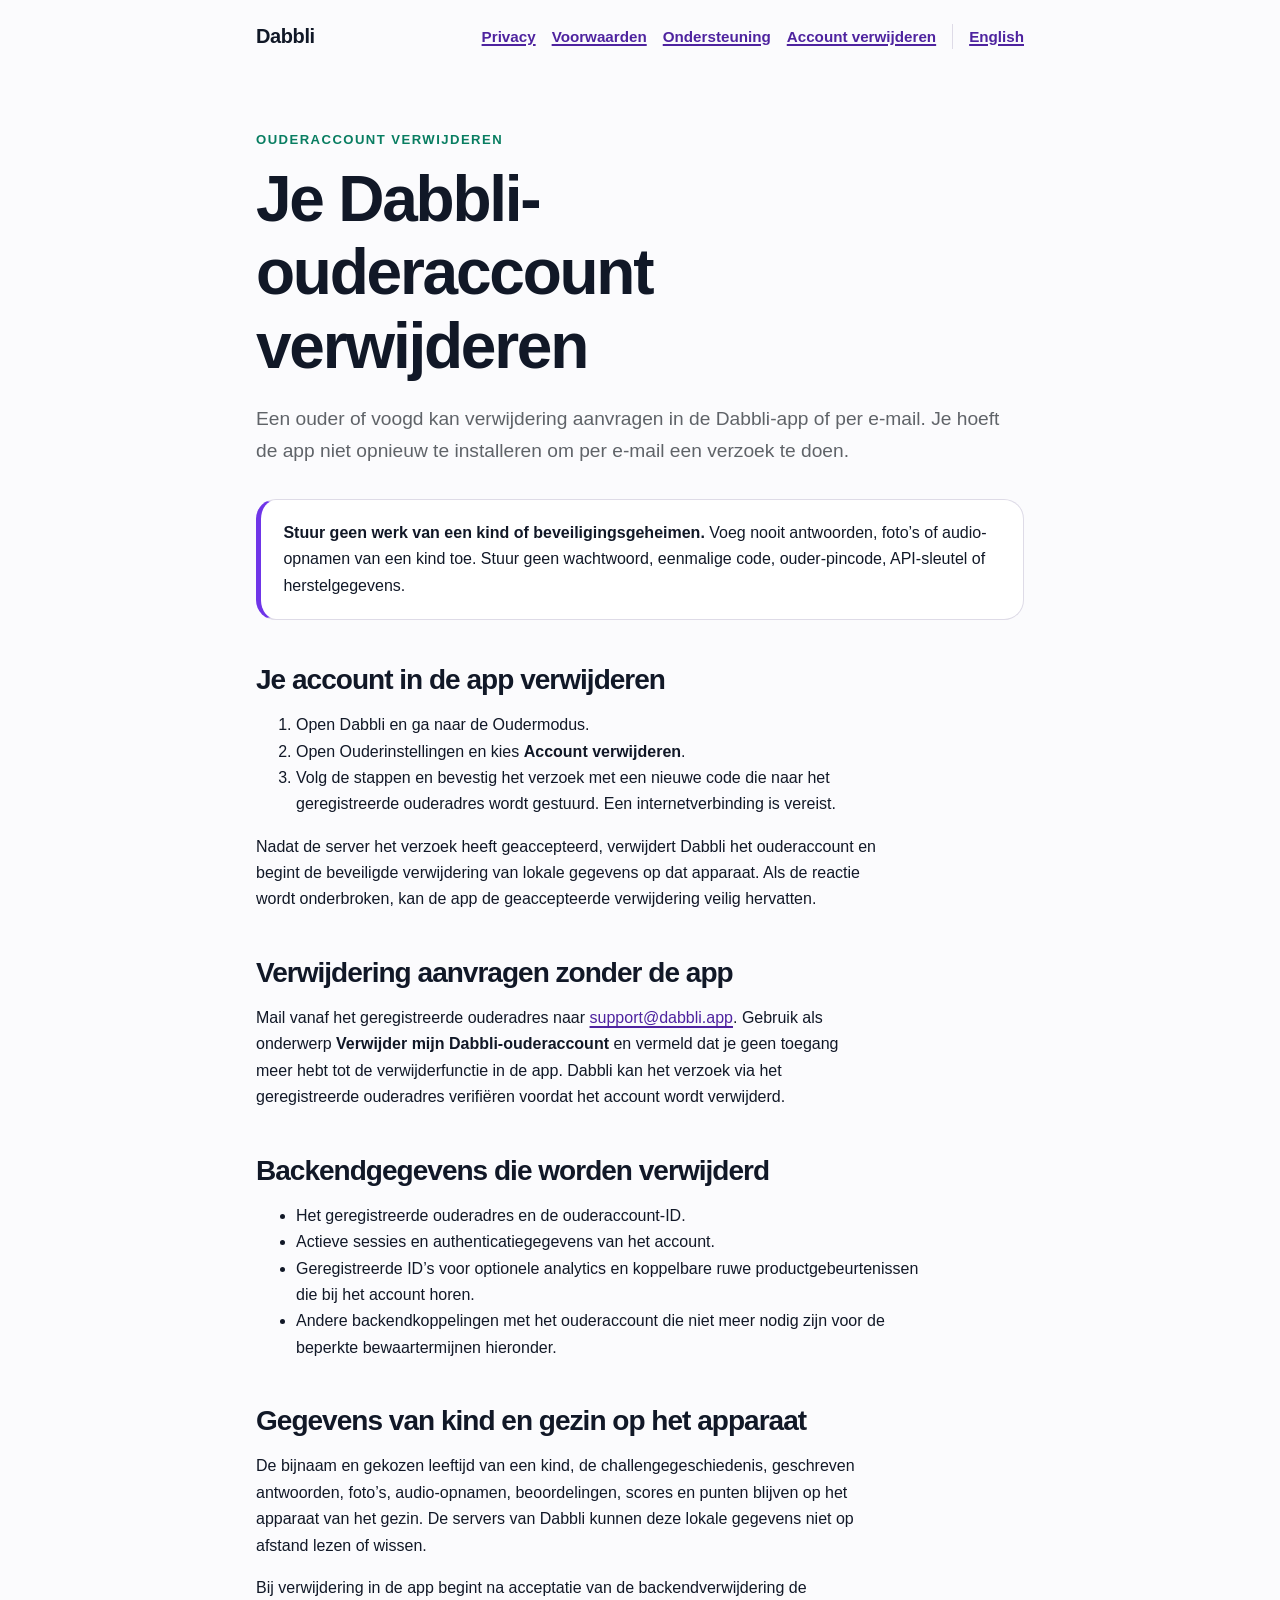
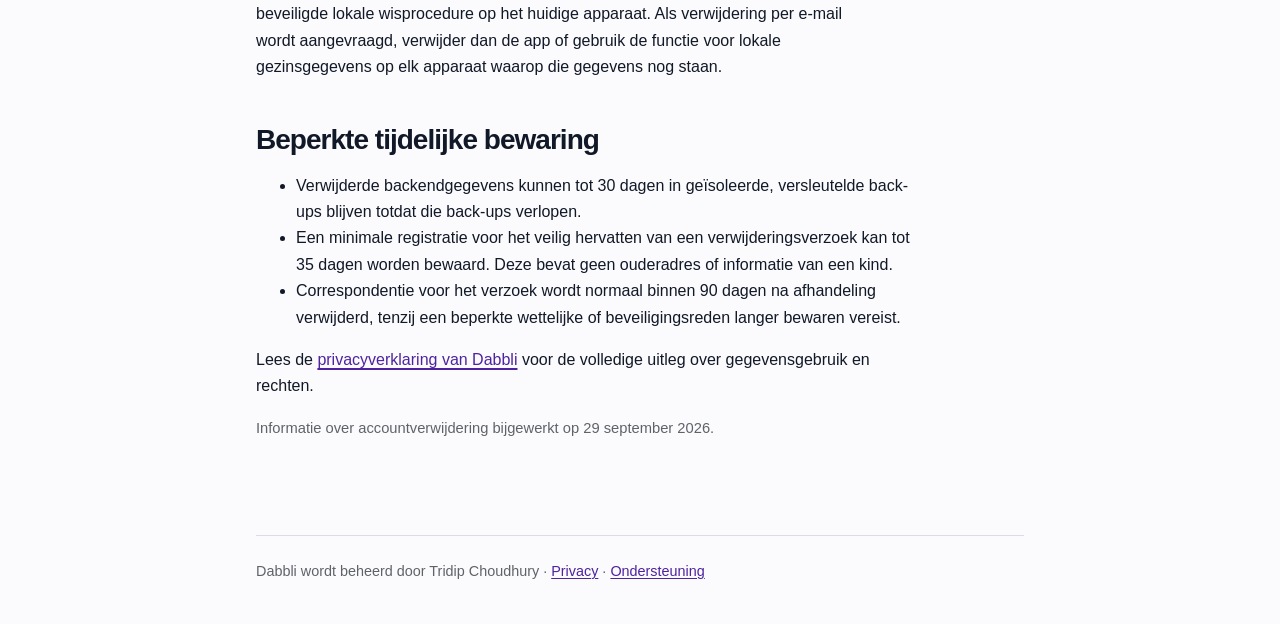
==== delete-account-nl.html @ a95bb4a0 "feat(site): add public account deletion guidance" ====
<!doctype html>
<html lang="nl">
  <head>
    <meta charset="utf-8" />
    <meta name="viewport" content="width=device-width, initial-scale=1" />
    <meta
      name="description"
      content="Verzoek om verwijdering van een Dabbli-ouderaccount en uitleg over de bijbehorende gegevens."
    />
    <title>Je account verwijderen — Dabbli</title>
    <link rel="stylesheet" href="styles.css" />
  </head>
  <body>
    <header>
      <a class="brand" href="index-nl.html">Dabbli</a>
      <nav aria-label="Hoofdnavigatie">
        <a href="privacy-nl.html">Privacy</a>
        <a href="terms-nl.html">Voorwaarden</a>
        <a href="support-nl.html">Ondersteuning</a>
        <a aria-current="page" href="delete-account-nl.html"
          >Account verwijderen</a
        >
        <a class="language" href="delete-account.html" lang="en">English</a>
      </nav>
    </header>
    <main>
      <p class="eyebrow">Ouderaccount verwijderen</p>
      <h1>Je Dabbli-ouderaccount verwijderen</h1>
      <p class="lede">
        Een ouder of voogd kan verwijdering aanvragen in de Dabbli-app of per
        e-mail. Je hoeft de app niet opnieuw te installeren om per e-mail een
        verzoek te doen.
      </p>

      <div class="notice">
        <strong>Stuur geen werk van een kind of beveiligingsgeheimen.</strong>
        Voeg nooit antwoorden, foto’s of audio-opnamen van een kind toe. Stuur
        geen wachtwoord, eenmalige code, ouder-pincode, API-sleutel of
        herstelgegevens.
      </div>

      <h2>Je account in de app verwijderen</h2>
      <ol>
        <li>Open Dabbli en ga naar de Oudermodus.</li>
        <li>
          Open Ouderinstellingen en kies <strong>Account verwijderen</strong>.
        </li>
        <li>
          Volg de stappen en bevestig het verzoek met een nieuwe code die naar
          het geregistreerde ouderadres wordt gestuurd. Een internetverbinding
          is vereist.
        </li>
      </ol>
      <p>
        Nadat de server het verzoek heeft geaccepteerd, verwijdert Dabbli het
        ouderaccount en begint de beveiligde verwijdering van lokale gegevens op
        dat apparaat. Als de reactie wordt onderbroken, kan de app de
        geaccepteerde verwijdering veilig hervatten.
      </p>

      <h2>Verwijdering aanvragen zonder de app</h2>
      <p>
        Mail vanaf het geregistreerde ouderadres naar
        <a
          href="mailto:support@dabbli.app?subject=Verwijder%20mijn%20Dabbli-ouderaccount"
          >support@dabbli.app</a
        >. Gebruik als onderwerp
        <strong>Verwijder mijn Dabbli-ouderaccount</strong> en vermeld dat je
        geen toegang meer hebt tot de verwijderfunctie in de app. Dabbli kan het
        verzoek via het geregistreerde ouderadres verifiëren voordat het account
        wordt verwijderd.
      </p>

      <h2>Backendgegevens die worden verwijderd</h2>
      <ul>
        <li>Het geregistreerde ouderadres en de ouderaccount-ID.</li>
        <li>Actieve sessies en authenticatiegegevens van het account.</li>
        <li>
          Geregistreerde ID’s voor optionele analytics en koppelbare ruwe
          productgebeurtenissen die bij het account horen.
        </li>
        <li>
          Andere backendkoppelingen met het ouderaccount die niet meer nodig
          zijn voor de beperkte bewaartermijnen hieronder.
        </li>
      </ul>

      <h2>Gegevens van kind en gezin op het apparaat</h2>
      <p>
        De bijnaam en gekozen leeftijd van een kind, de challengegeschiedenis,
        geschreven antwoorden, foto’s, audio-opnamen, beoordelingen, scores en
        punten blijven op het apparaat van het gezin. De servers van Dabbli
        kunnen deze lokale gegevens niet op afstand lezen of wissen.
      </p>
      <p>
        Bij verwijdering in de app begint na acceptatie van de
        backendverwijdering de beveiligde lokale wisprocedure op het huidige
        apparaat. Als verwijdering per e-mail wordt aangevraagd, verwijder dan de
        app of gebruik de functie voor lokale gezinsgegevens op elk apparaat
        waarop die gegevens nog staan.
      </p>

      <h2>Beperkte tijdelijke bewaring</h2>
      <ul>
        <li>
          Verwijderde backendgegevens kunnen tot 30 dagen in geïsoleerde,
          versleutelde back-ups blijven totdat die back-ups verlopen.
        </li>
        <li>
          Een minimale registratie voor het veilig hervatten van een
          verwijderingsverzoek kan tot 35 dagen worden bewaard. Deze bevat geen
          ouderadres of informatie van een kind.
        </li>
        <li>
          Correspondentie voor het verzoek wordt normaal binnen 90 dagen na
          afhandeling verwijderd, tenzij een beperkte wettelijke of
          beveiligingsreden langer bewaren vereist.
        </li>
      </ul>
      <p>
        Lees de <a href="privacy-nl.html">privacyverklaring van Dabbli</a> voor
        de volledige uitleg over gegevensgebruik en rechten.
      </p>

      <p class="meta">
        Informatie over accountverwijdering bijgewerkt op 29 september 2026.
      </p>
    </main>
    <footer>
      Dabbli wordt beheerd door Tridip Choudhury ·
      <a href="privacy-nl.html">Privacy</a> ·
      <a href="support-nl.html">Ondersteuning</a>
    </footer>
  </body>
</html>
---- styles.css ----
:root {
  color-scheme: light;
  --ink: #111827;
  --muted: #5f6368;
  --line: #dedbe7;
  --surface: #ffffff;
  --soft: #f6f3ff;
  --brand: #6f35e8;
  --brand-dark: #4e239f;
  --parent: #087d61;
}

* {
  box-sizing: border-box;
}

html {
  font-size: 100%;
}

body {
  margin: 0;
  background: #fbfbfd;
  color: var(--ink);
  font-family: -apple-system, BlinkMacSystemFont, "Segoe UI", sans-serif;
  font-size: 1rem;
  line-height: 1.65;
}

a {
  color: var(--brand-dark);
  text-decoration-thickness: 0.1em;
  text-underline-offset: 0.16em;
}

a:hover {
  color: var(--brand);
}

a:focus-visible {
  border-radius: 0.2rem;
  outline: 0.2rem solid #f3b51b;
  outline-offset: 0.2rem;
}

header,
main,
footer {
  width: min(100% - 2rem, 48rem);
  margin-inline: auto;
}

header {
  display: flex;
  align-items: center;
  justify-content: space-between;
  gap: 1rem;
  padding-block: 1.25rem;
}

.brand {
  color: var(--ink);
  font-size: 1.25rem;
  font-weight: 800;
  letter-spacing: -0.02em;
  text-decoration: none;
}

nav {
  display: flex;
  flex-wrap: wrap;
  gap: 0.75rem 1rem;
}

nav a {
  font-size: 0.95rem;
  font-weight: 650;
}

nav .language {
  border-left: 1px solid var(--line);
  padding-left: 1rem;
}

main {
  min-height: calc(100vh - 12rem);
  padding-block: 3.5rem 5rem;
}

.eyebrow {
  margin: 0 0 0.75rem;
  color: var(--parent);
  font-size: 0.82rem;
  font-weight: 800;
  letter-spacing: 0.11em;
  text-transform: uppercase;
}

h1,
h2 {
  line-height: 1.15;
  letter-spacing: -0.035em;
}

h1 {
  max-width: 15ch;
  margin: 0 0 1.25rem;
  font-size: clamp(2.2rem, 7vw, 4rem);
}

h2 {
  margin: 2.75rem 0 0.75rem;
  font-size: clamp(1.35rem, 4vw, 1.75rem);
}

p,
li {
  max-width: 70ch;
}

.lede {
  margin-bottom: 2rem;
  color: var(--muted);
  font-size: 1.2rem;
}

.notice,
.summary-card {
  border: 1px solid var(--line);
  border-radius: 1.25rem;
  background: var(--surface);
  padding: 1.25rem 1.4rem;
}

.notice {
  border-left: 0.35rem solid var(--brand);
}

.summary-grid {
  display: grid;
  grid-template-columns: repeat(auto-fit, minmax(12rem, 1fr));
  gap: 1rem;
  margin-block: 2rem;
}

.summary-card h2 {
  margin-top: 0;
  font-size: 1.2rem;
}

.meta {
  color: var(--muted);
  font-size: 0.92rem;
}

footer {
  border-top: 1px solid var(--line);
  color: var(--muted);
  padding-block: 1.5rem 2.5rem;
  font-size: 0.9rem;
}

@media (max-width: 35rem) {
  header {
    align-items: flex-start;
    flex-direction: column;
  }

  main {
    padding-top: 2.5rem;
  }

  nav .language {
    border-left: 0;
    padding-left: 0;
  }
}

@media (prefers-reduced-motion: reduce) {
  *,
  *::before,
  *::after {
    scroll-behavior: auto !important;
  }
}

/* Dabbli landing page ------------------------------------------------------ */

html {
  scroll-behavior: smooth;
}

.landing-page {
  --landing-ink: #0f172a;
  --landing-muted: #64605b;
  --landing-line: #e7e5e4;
  --landing-warm: #f7f4ef;
  --landing-green: #087d61;
  --landing-green-dark: #075f4b;
  --landing-green-soft: #e8f4ee;
  margin: 0;
  overflow-x: hidden;
  background: #fbfbfa;
  color: var(--landing-ink);
  font-family: Inter, ui-sans-serif, -apple-system, BlinkMacSystemFont,
    "Segoe UI", sans-serif;
  font-size: 1rem;
  line-height: 1.55;
}

.landing-page img {
  display: block;
  max-width: 100%;
}

.landing-page a {
  color: inherit;
  text-decoration-color: currentColor;
  text-decoration-thickness: 0.08em;
  text-underline-offset: 0.22em;
}

.landing-page a:hover {
  color: var(--landing-green);
}

.skip-link {
  position: fixed;
  z-index: 100;
  top: 0.75rem;
  left: 0.75rem;
  translate: 0 -200%;
  border-radius: 999px;
  background: var(--landing-ink);
  color: white !important;
  padding: 0.7rem 1rem;
  font-weight: 750;
  text-decoration: none;
}

.skip-link:focus {
  translate: 0;
}

.landing-page .landing-header,
.landing-page .landing-main,
.landing-page .landing-footer {
  width: 100%;
  max-width: none;
  margin: 0;
}

.landing-page .landing-header {
  min-height: 5.5rem;
  border-bottom: 1px solid var(--landing-line);
  background: rgb(251 251 250 / 94%);
  display: flex;
  align-items: center;
  justify-content: space-between;
  gap: 2rem;
  padding: 1rem max(2rem, calc((100vw - 74rem) / 2));
}

.landing-wordmark {
  display: inline-flex;
  flex: 0 0 auto;
  align-items: center;
  min-height: 2.75rem;
  text-decoration: none;
}

.landing-wordmark img {
  width: 7.25rem;
  height: auto;
}

.landing-page .landing-nav {
  display: flex;
  align-items: center;
  justify-content: flex-end;
  gap: 3.5rem;
}

.section-links,
.language-switch {
  display: flex;
  align-items: center;
}

.section-links {
  gap: 2rem;
}

.language-switch {
  min-height: 2.75rem;
  gap: 0.45rem;
  color: var(--landing-muted);
  font-size: 0.9rem;
}

.landing-nav a,
.language-switch strong {
  font-size: 0.9rem;
  font-weight: 700;
}

.language-switch strong {
  color: var(--landing-ink);
}

.landing-page .landing-main {
  min-height: 0;
  padding: 0;
}

.landing-section {
  scroll-margin-top: 2rem;
}

.hero-section,
.how-section,
.approach-inner,
.parents-section {
  width: min(calc(100% - 4rem), 74rem);
  margin-inline: auto;
}

.hero-section {
  min-height: 50rem;
  display: grid;
  grid-template-columns: minmax(0, 1.08fr) minmax(25rem, 0.92fr);
  align-items: center;
  gap: clamp(3rem, 7vw, 7.5rem);
  padding-block: clamp(5rem, 9vw, 8.5rem);
}

.hero-copy {
  align-self: center;
}

.accent-line {
  display: block;
  width: 3rem;
  height: 0.24rem;
  margin-bottom: 2rem;
  border-radius: 999px;
  background: var(--landing-green);
}

.landing-page h1,
.landing-page h2,
.landing-page h3,
.landing-page p {
  max-width: none;
}

.landing-page h1,
.landing-page h2,
.landing-page h3 {
  color: var(--landing-ink);
  letter-spacing: -0.042em;
  line-height: 1.06;
}

.landing-page h1 {
  max-width: 13ch;
  margin: 0;
  font-size: clamp(3.4rem, 5.2vw, 5rem);
  font-weight: 780;
}

.hero-copy > p {
  max-width: 31rem;
  margin: 2rem 0 0;
  color: var(--landing-muted);
  font-size: clamp(1.15rem, 1.7vw, 1.4rem);
  line-height: 1.55;
}

.product-visual {
  position: relative;
  min-height: 47.5rem;
  margin: 0;
  border-radius: 2.5rem;
  background: var(--landing-green);
  display: grid;
  place-items: center;
  overflow: hidden;
  isolation: isolate;
}

.product-visual::before {
  content: "";
  position: absolute;
  z-index: -1;
  width: 32rem;
  height: 32rem;
  border-radius: 50%;
  background: #bce9d7;
  opacity: 0.35;
  translate: 24% -38%;
}

.product-visual::after {
  content: "THINK  ·  MAKE  ·  EXPLORE  ·  LEARN";
  position: absolute;
  right: -7.5rem;
  bottom: 10rem;
  color: rgb(255 255 255 / 45%);
  font-size: 0.72rem;
  font-weight: 800;
  letter-spacing: 0.23em;
  rotate: -90deg;
}

.phone-shell {
  width: min(67%, 20.5rem);
  border: 0.58rem solid #111;
  border-radius: 3.6rem;
  background: #111;
  box-shadow: 0 2.2rem 4rem rgb(0 0 0 / 28%);
  overflow: hidden;
  rotate: 2deg;
}

.phone-shell img {
  width: 100%;
  height: auto;
  border-radius: 2.9rem;
}

.how-section {
  display: grid;
  grid-template-columns: minmax(20rem, 31.25rem) minmax(0, 1fr);
  align-items: center;
  gap: clamp(4rem, 8vw, 8.5rem);
  padding-block: clamp(6rem, 10vw, 10rem);
}

.activity-visual {
  position: relative;
  margin: 0;
}

.activity-visual img,
.parents-image {
  width: 100%;
  border-radius: 2rem;
  object-fit: cover;
}

.activity-visual img {
  aspect-ratio: 25 / 36;
}

.activity-visual figcaption {
  position: absolute;
  right: -2.4rem;
  bottom: 2.5rem;
  max-width: 12.5rem;
  border-radius: 1.1rem;
  background: white;
  box-shadow: 0 1rem 2.5rem rgb(15 23 42 / 13%);
  padding: 1rem 1.15rem;
  color: var(--landing-ink);
  font-size: 0.92rem;
  font-weight: 750;
  line-height: 1.35;
}

.landing-eyebrow {
  margin: 0 0 1rem;
  color: var(--landing-green);
  font-size: 0.77rem;
  font-weight: 800;
  letter-spacing: 0.15em;
  text-transform: uppercase;
}

.landing-page h2 {
  max-width: 14ch;
  margin: 0;
  font-size: clamp(2.6rem, 4.5vw, 4.25rem);
  font-weight: 760;
}

.steps-list {
  display: grid;
  gap: 1.5rem;
  margin: 3rem 0 0;
  padding: 0;
  list-style: none;
}

.steps-list li {
  display: grid;
  grid-template-columns: 2.6rem minmax(0, 1fr);
  gap: 1rem;
  align-items: start;
}

.step-number {
  width: 2.6rem;
  height: 2.6rem;
  border-radius: 50%;
  background: var(--landing-green-soft);
  color: var(--landing-green-dark);
  display: grid;
  place-items: center;
  font-weight: 800;
}

.steps-list h3 {
  margin: 0 0 0.3rem;
  font-size: 1.1rem;
  letter-spacing: -0.018em;
  line-height: 1.35;
}

.steps-list p {
  margin: 0;
  color: var(--landing-muted);
  line-height: 1.55;
}

.approach-section {
  background: var(--landing-warm);
}

.approach-inner {
  display: grid;
  grid-template-columns: minmax(0, 1fr) minmax(24rem, 0.9fr);
  gap: clamp(4rem, 8vw, 8rem);
  padding-block: clamp(6rem, 9vw, 9rem) 4.5rem;
}

.approach-copy > p:not(.landing-eyebrow) {
  max-width: 34rem;
  margin: 1.8rem 0 0;
  color: var(--landing-muted);
  font-size: 1.15rem;
}

.evidence-card {
  align-self: center;
  border-radius: 2rem;
  background: var(--landing-green);
  color: white;
  padding: clamp(2rem, 5vw, 3.5rem);
}

.evidence-card h3 {
  margin: 0 0 1.25rem;
  color: white;
  font-size: clamp(1.75rem, 3vw, 2.4rem);
}

.evidence-card p {
  margin: 0;
  color: rgb(255 255 255 / 83%);
  font-size: 1.05rem;
}

.evidence-card p + p {
  margin-top: 1rem;
}

.research-disclosure {
  width: min(calc(100% - 4rem), 74rem);
  margin: 0 auto;
  border-top: 1px solid #d6d1c9;
  padding-bottom: clamp(5rem, 8vw, 7rem);
}

.research-disclosure summary {
  min-height: 4.5rem;
  display: flex;
  align-items: center;
  justify-content: space-between;
  gap: 1rem;
  cursor: pointer;
  color: var(--landing-ink);
  font-weight: 750;
  list-style: none;
}

.research-disclosure summary::-webkit-details-marker {
  display: none;
}

.research-disclosure summary::after {
  content: "";
  width: 1.25rem;
  height: 1.25rem;
  flex: 0 0 auto;
  background: url("assets/landing/chevron-down.svg") center / contain no-repeat;
  transition: rotate 180ms ease;
}

.research-disclosure[open] summary::after {
  rotate: 180deg;
}

.research-grid {
  display: grid;
  grid-template-columns: repeat(3, minmax(0, 1fr));
  gap: 1.25rem;
  padding-top: 1rem;
}

.research-card {
  border: 1px solid #ddd8cf;
  border-radius: 1.25rem;
  background: rgb(255 255 255 / 72%);
  padding: 1.4rem;
}

.research-card h3 {
  min-height: 3.3rem;
  margin: 0;
  font-size: 1.06rem;
  line-height: 1.35;
}

.research-card p {
  margin: 0.8rem 0 1.25rem;
  color: var(--landing-muted);
  font-size: 0.93rem;
}

.research-card a,
.trust-links a {
  color: var(--landing-green-dark);
  font-weight: 750;
}

.source-note {
  grid-column: 1 / -1;
  margin: 0.5rem 0 0;
  color: var(--landing-muted);
  font-size: 0.84rem;
}

.parents-section {
  display: grid;
  grid-template-columns: minmax(0, 1fr) minmax(22rem, 33rem);
  align-items: center;
  gap: clamp(4rem, 8vw, 8rem);
  padding-block: clamp(6rem, 10vw, 10rem);
}

.parents-lede {
  max-width: 35rem;
  margin: 2rem 0 0;
  color: var(--landing-muted);
  font-size: 1.15rem;
}

.parent-note {
  max-width: 33rem;
  margin: 2rem 0 0;
  border-left: 0.25rem solid var(--landing-green);
  padding-left: 1.25rem;
  color: var(--landing-ink);
  font-weight: 700;
}

.parents-image {
  aspect-ratio: 33 / 40;
}

.trust-section {
  width: min(calc(100% - 4rem), 74rem);
  margin-inline: auto;
  border-top: 1px solid var(--landing-line);
  padding-block: clamp(5rem, 8vw, 7.5rem);
  text-align: center;
}

.trust-section h2 {
  max-width: none;
}

.trust-lede {
  max-width: 43rem !important;
  margin: 1.6rem auto 0;
  color: var(--landing-ink);
  font-size: clamp(1.12rem, 1.8vw, 1.35rem);
  font-weight: 680;
}

.privacy-clarification {
  max-width: 43rem !important;
  margin: 1rem auto 0;
  color: var(--landing-muted);
  font-size: 0.95rem;
}

.trust-links {
  display: flex;
  flex-wrap: wrap;
  justify-content: center;
  gap: 1rem 2rem;
  margin-top: 2rem;
}

.trust-links a {
  min-height: 2.75rem;
  display: inline-flex;
  align-items: center;
}

.landing-page .landing-footer {
  border-top: 1px solid var(--landing-line);
  display: flex;
  align-items: center;
  justify-content: space-between;
  gap: 2rem;
  padding: 2rem max(2rem, calc((100vw - 74rem) / 2));
  color: var(--landing-muted);
  font-size: 0.86rem;
}

.landing-footer nav {
  display: flex;
  align-items: center;
  gap: 0.65rem;
}

.landing-footer nav a {
  min-height: 2.75rem;
  display: inline-flex;
  align-items: center;
  font-size: 0.86rem;
  font-weight: 700;
}

.landing-footer p {
  margin: 0;
}

@media (max-width: 60rem) {
  .landing-page .landing-header {
    min-height: 4.75rem;
    padding-inline: 1.5rem;
  }

  .landing-wordmark img {
    width: 6.4rem;
  }

  .section-links {
    display: none;
  }

  .landing-page .landing-nav {
    gap: 0;
  }

  .hero-section,
  .how-section,
  .approach-inner,
  .parents-section {
    width: min(calc(100% - 3rem), 42rem);
    grid-template-columns: 1fr;
    gap: 3.5rem;
  }

  .hero-section {
    min-height: 0;
    padding-block: 4.5rem 5rem;
  }

  .hero-copy {
    text-align: center;
  }

  .accent-line {
    margin-inline: auto;
  }

  .landing-page h1 {
    max-width: 12ch;
    margin-inline: auto;
    font-size: clamp(2.75rem, 10vw, 4.5rem);
  }

  .hero-copy > p {
    margin-inline: auto;
  }

  .product-visual {
    width: min(100%, 32rem);
    min-height: 43rem;
    margin-inline: auto;
  }

  .how-section {
    padding-block: 6.5rem;
  }

  .activity-visual {
    width: min(100%, 31.25rem);
    margin-inline: auto;
  }

  .how-copy,
  .approach-copy,
  .parents-copy {
    width: min(100%, 36rem);
    margin-inline: auto;
  }

  .approach-inner {
    padding-block: 6.5rem 3.5rem;
  }

  .research-disclosure,
  .trust-section {
    width: min(calc(100% - 3rem), 42rem);
  }

  .research-grid {
    grid-template-columns: 1fr;
  }

  .research-card h3 {
    min-height: 0;
  }

  .parents-section {
    padding-block: 6.5rem;
  }

  .parents-image {
    width: min(100%, 33rem);
    margin-inline: auto;
  }
}

@media (max-width: 40rem) {
  .landing-page .landing-header {
    align-items: center;
    flex-direction: row;
    justify-content: space-between;
    gap: 0.75rem;
    padding-inline: 1.25rem;
  }

  .landing-wordmark img {
    width: 5.7rem;
  }

  .language-switch {
    gap: 0.3rem;
    font-size: 0.76rem;
  }

  .landing-nav a,
  .language-switch strong {
    font-size: 0.76rem;
  }

  .hero-section,
  .how-section,
  .approach-inner,
  .parents-section,
  .research-disclosure,
  .trust-section {
    width: calc(100% - 3rem);
  }

  .hero-section {
    padding-block: 3.75rem 4.5rem;
    gap: 3rem;
  }

  .accent-line {
    margin-bottom: 1.5rem;
  }

  .landing-page h1 {
    max-width: 100%;
    font-size: clamp(2.15rem, 9.2vw, 2.45rem);
    overflow-wrap: normal;
  }

  .hero-copy > p {
    width: 100%;
    margin-top: 1.5rem;
    font-size: 1.08rem;
  }

  .product-visual {
    min-height: 32rem;
    border-radius: 2rem;
  }

  .phone-shell {
    width: min(68%, 14.5rem);
    border-width: 0.45rem;
    border-radius: 2.7rem;
  }

  .phone-shell img {
    border-radius: 2.2rem;
  }

  .product-visual::after {
    display: none;
  }

  .how-section,
  .parents-section {
    padding-block: 5.5rem;
  }

  .activity-visual figcaption {
    right: -0.5rem;
    bottom: 1.25rem;
    max-width: 11.5rem;
    font-size: 0.83rem;
  }

  .landing-page h2 {
    font-size: clamp(2.15rem, 10vw, 2.85rem);
  }

  .steps-list {
    margin-top: 2.5rem;
  }

  .approach-inner {
    padding-block: 5.5rem 3rem;
  }

  .evidence-card {
    border-radius: 1.5rem;
  }

  .research-disclosure {
    padding-bottom: 4.5rem;
  }

  .research-disclosure summary {
    min-height: 4.75rem;
  }

  .parents-lede,
  .approach-copy > p:not(.landing-eyebrow) {
    font-size: 1.05rem;
  }

  .trust-section {
    padding-block: 4.75rem;
  }

  .trust-links {
    flex-direction: column;
    align-items: center;
    gap: 0.25rem;
  }

  .landing-page .landing-footer {
    align-items: flex-start;
    flex-direction: column;
    gap: 0.5rem;
    padding: 1.5rem;
  }

  .landing-footer nav {
    flex-wrap: wrap;
  }
}

@media (prefers-reduced-motion: reduce) {
  html {
    scroll-behavior: auto;
  }

  .research-disclosure summary::after {
    transition: none;
  }
}

/* Markup-aligned layout refinements. */

.steps-list {
  counter-reset: landing-step;
}

.steps-list li {
  counter-increment: landing-step;
}

.steps-list li::before {
  content: counter(landing-step);
  width: 2.6rem;
  height: 2.6rem;
  border-radius: 50%;
  background: var(--landing-green-soft);
  color: var(--landing-green-dark);
  display: grid;
  place-items: center;
  font-weight: 800;
}

.steps-list li > div {
  grid-column: 2;
}

.hint-note {
  margin: 2rem 0 0 3.6rem;
  color: var(--landing-muted);
  font-size: 0.9rem;
}

.approach-section {
  padding-block: clamp(6rem, 9vw, 9rem) clamp(5rem, 8vw, 7rem);
}

.approach-grid {
  width: min(calc(100% - 4rem), 74rem);
  margin-inline: auto;
  display: grid;
  grid-template-columns: minmax(0, 1fr) minmax(24rem, 0.9fr);
  gap: clamp(4rem, 8vw, 8rem);
}

.approach-lede {
  margin-top: 0 !important;
}

.supporting-line,
.research-context {
  margin-top: 1.25rem !important;
}

.evidence-boundary {
  margin-top: 2.25rem;
  border-radius: 1.5rem;
  background: var(--landing-green);
  padding: 1.75rem;
  color: white;
}

.evidence-boundary h3 {
  margin: 0 0 0.75rem;
  color: white;
  font-size: 1.25rem;
}

.evidence-boundary p {
  margin: 0 !important;
  color: rgb(255 255 255 / 84%) !important;
  font-size: 0.98rem !important;
}

.approach-section .research-disclosure {
  margin-top: 4rem;
  padding-bottom: 0;
}

.research-disclosure summary::after {
  display: none;
}

.disclosure-icon {
  width: 2.75rem;
  height: 2.75rem;
  flex: 0 0 auto;
  border-radius: 50%;
  background: white;
  display: grid;
  place-items: center;
  transition: rotate 180ms ease;
}

.research-disclosure[open] .disclosure-icon {
  rotate: 180deg;
}

.research-sources {
  display: grid;
  grid-template-columns: repeat(3, minmax(0, 1fr));
  gap: 1.25rem;
  padding-top: 1rem;
}

.research-sources article {
  border: 1px solid #ddd8cf;
  border-radius: 1.25rem;
  background: rgb(255 255 255 / 72%);
  padding: 1.4rem;
}

.research-sources article h3 {
  min-height: 3.3rem;
  margin: 0;
  font-size: 1.06rem;
  line-height: 1.35;
}

.research-sources article p {
  margin: 0.8rem 0 1.25rem;
  color: var(--landing-muted);
  font-size: 0.93rem;
}

.research-sources article a {
  color: var(--landing-green-dark);
  font-weight: 750;
}

@media (max-width: 60rem) {
  .approach-grid {
    width: min(calc(100% - 3rem), 42rem);
    grid-template-columns: 1fr;
    gap: 3.5rem;
  }

  .research-sources {
    grid-template-columns: 1fr;
  }

  .research-sources article h3 {
    min-height: 0;
  }
}

@media (max-width: 40rem) {
  .hint-note {
    margin-left: 0;
  }

  .approach-section {
    padding-block: 5.5rem 4.5rem;
  }

  .approach-grid {
    width: calc(100% - 3rem);
  }

  .approach-section .research-disclosure {
    margin-top: 3rem;
  }
}

@media (prefers-reduced-motion: reduce) {
  .disclosure-icon {
    transition: none;
  }
}
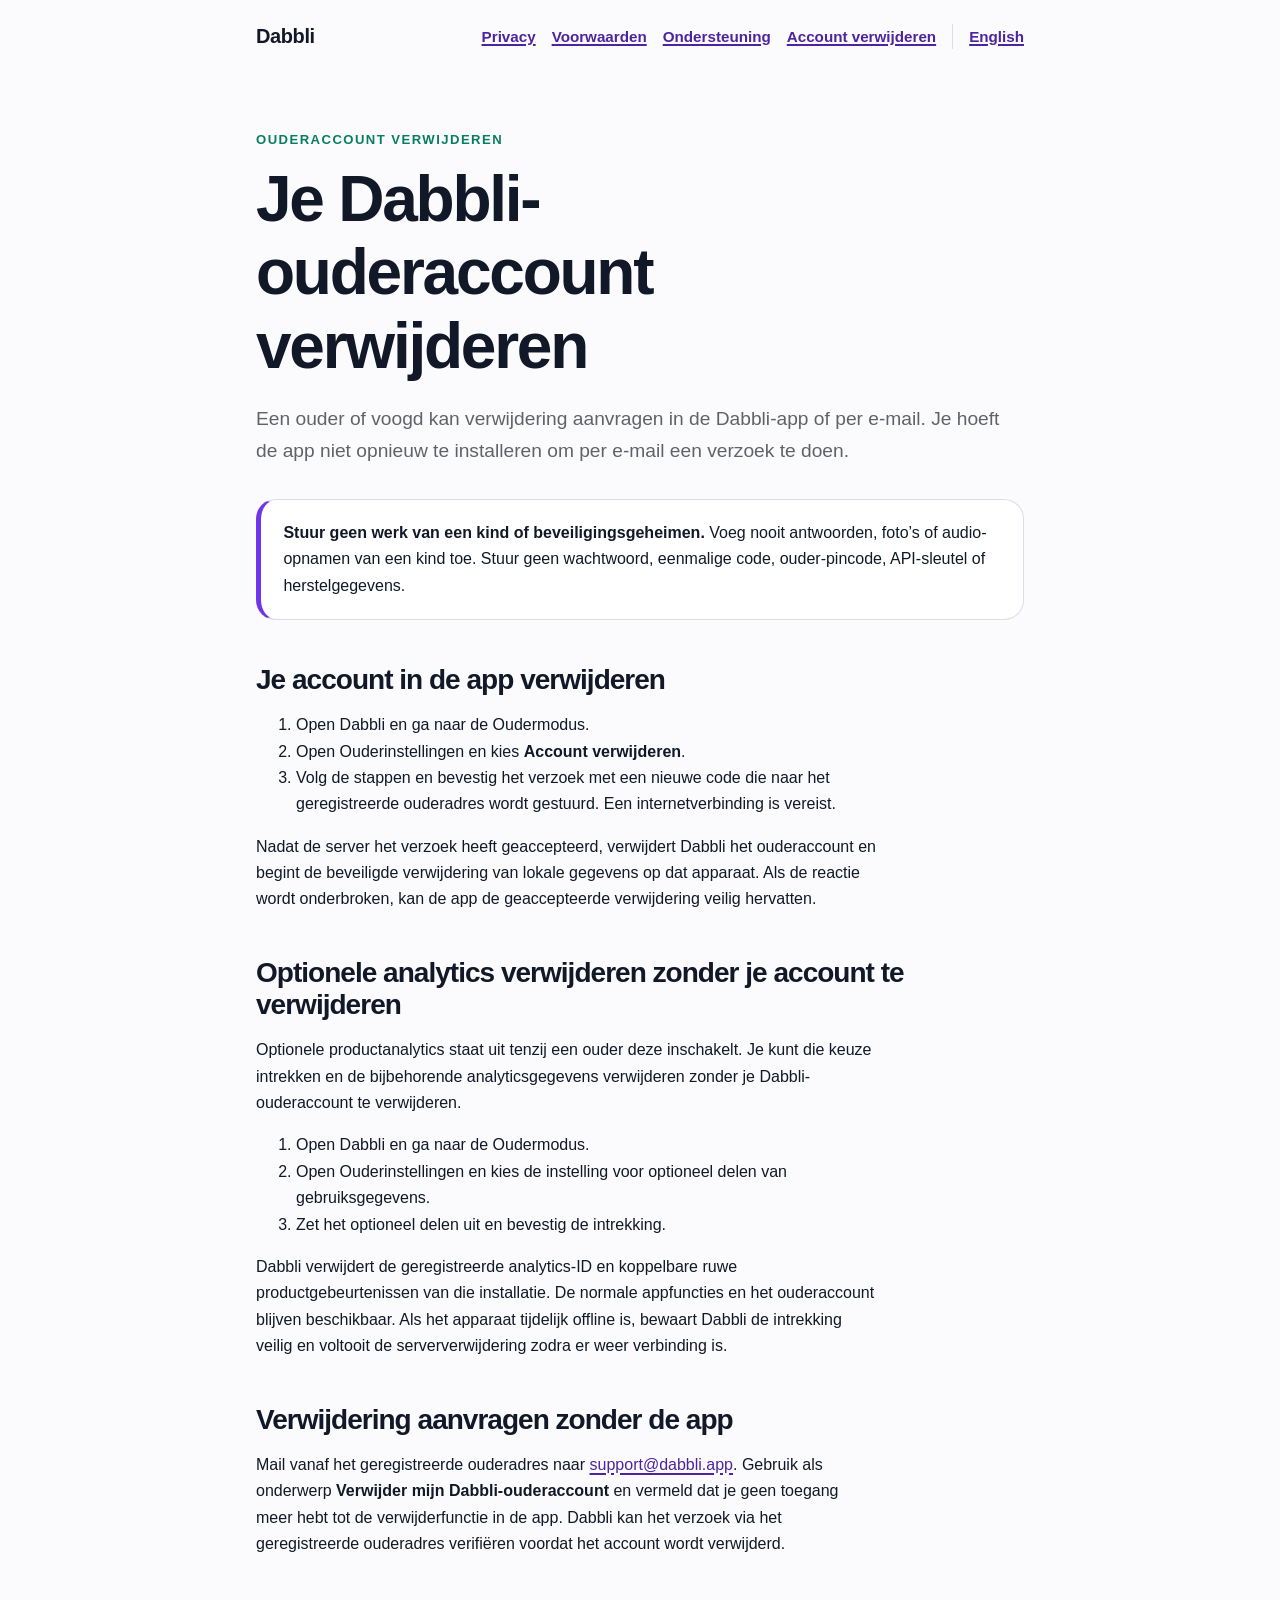
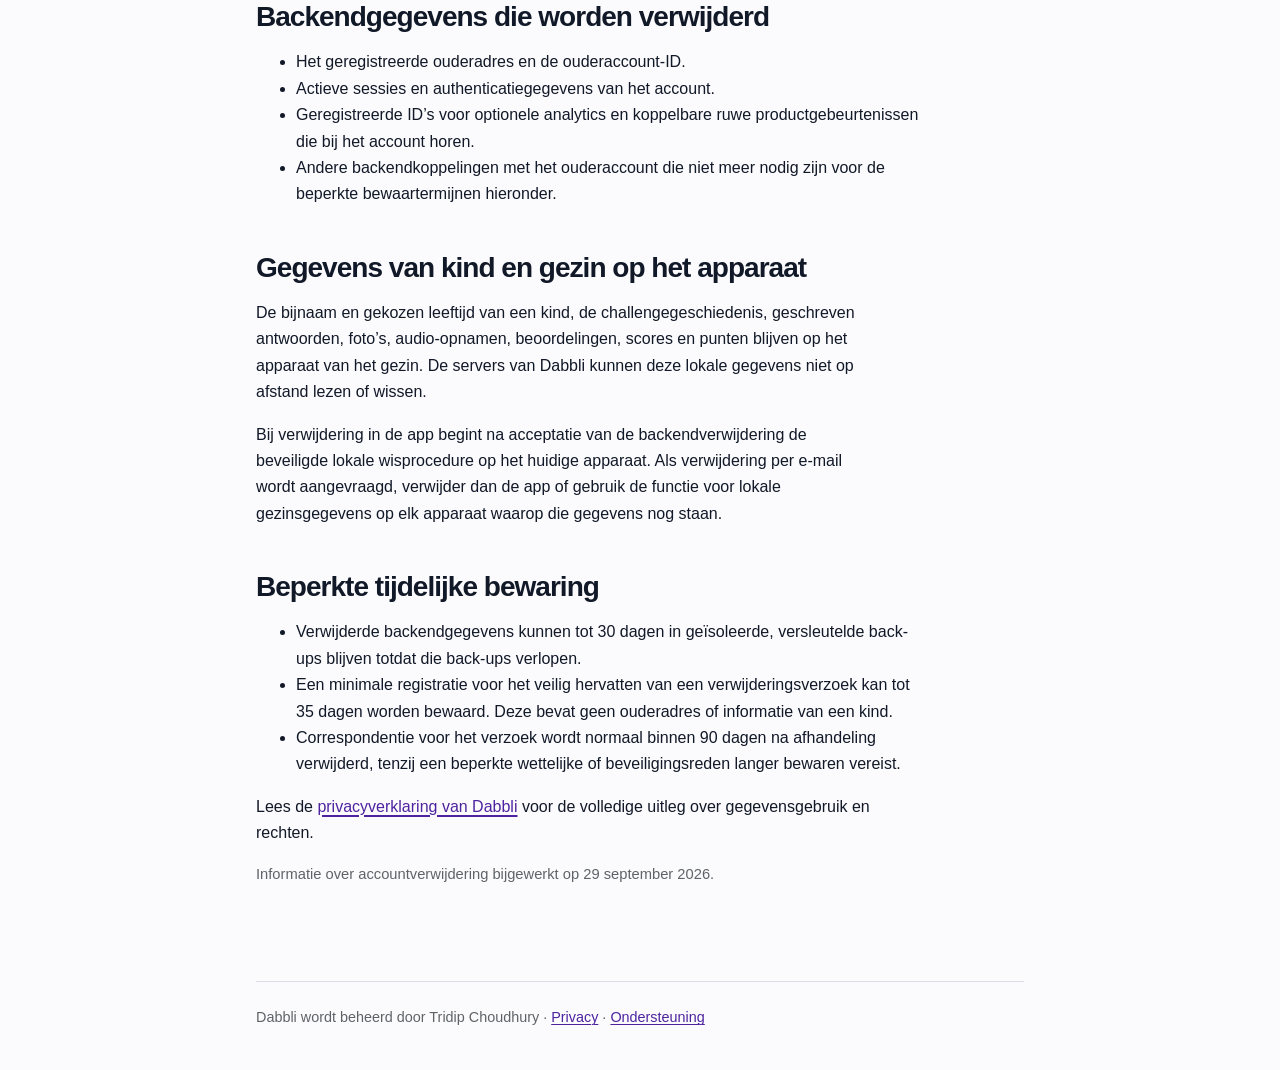
==== commit 52bff1bd: "docs(site): explain optional analytics deletion" ====
--- a/delete-account-nl.html
+++ b/delete-account-nl.html
@@ -56,6 +56,28 @@
         ouderaccount en begint de beveiligde verwijdering van lokale gegevens op
         dat apparaat. Als de reactie wordt onderbroken, kan de app de
         geaccepteerde verwijdering veilig hervatten.
+      </p>
+
+      <h2>Optionele analytics verwijderen zonder je account te verwijderen</h2>
+      <p>
+        Optionele productanalytics staat uit tenzij een ouder deze inschakelt.
+        Je kunt die keuze intrekken en de bijbehorende analyticsgegevens
+        verwijderen zonder je Dabbli-ouderaccount te verwijderen.
+      </p>
+      <ol>
+        <li>Open Dabbli en ga naar de Oudermodus.</li>
+        <li>
+          Open Ouderinstellingen en kies de instelling voor optioneel delen van
+          gebruiksgegevens.
+        </li>
+        <li>Zet het optioneel delen uit en bevestig de intrekking.</li>
+      </ol>
+      <p>
+        Dabbli verwijdert de geregistreerde analytics-ID en koppelbare ruwe
+        productgebeurtenissen van die installatie. De normale appfuncties en het
+        ouderaccount blijven beschikbaar. Als het apparaat tijdelijk offline is,
+        bewaart Dabbli de intrekking veilig en voltooit de serververwijdering
+        zodra er weer verbinding is.
       </p>
 
       <h2>Verwijdering aanvragen zonder de app</h2>
